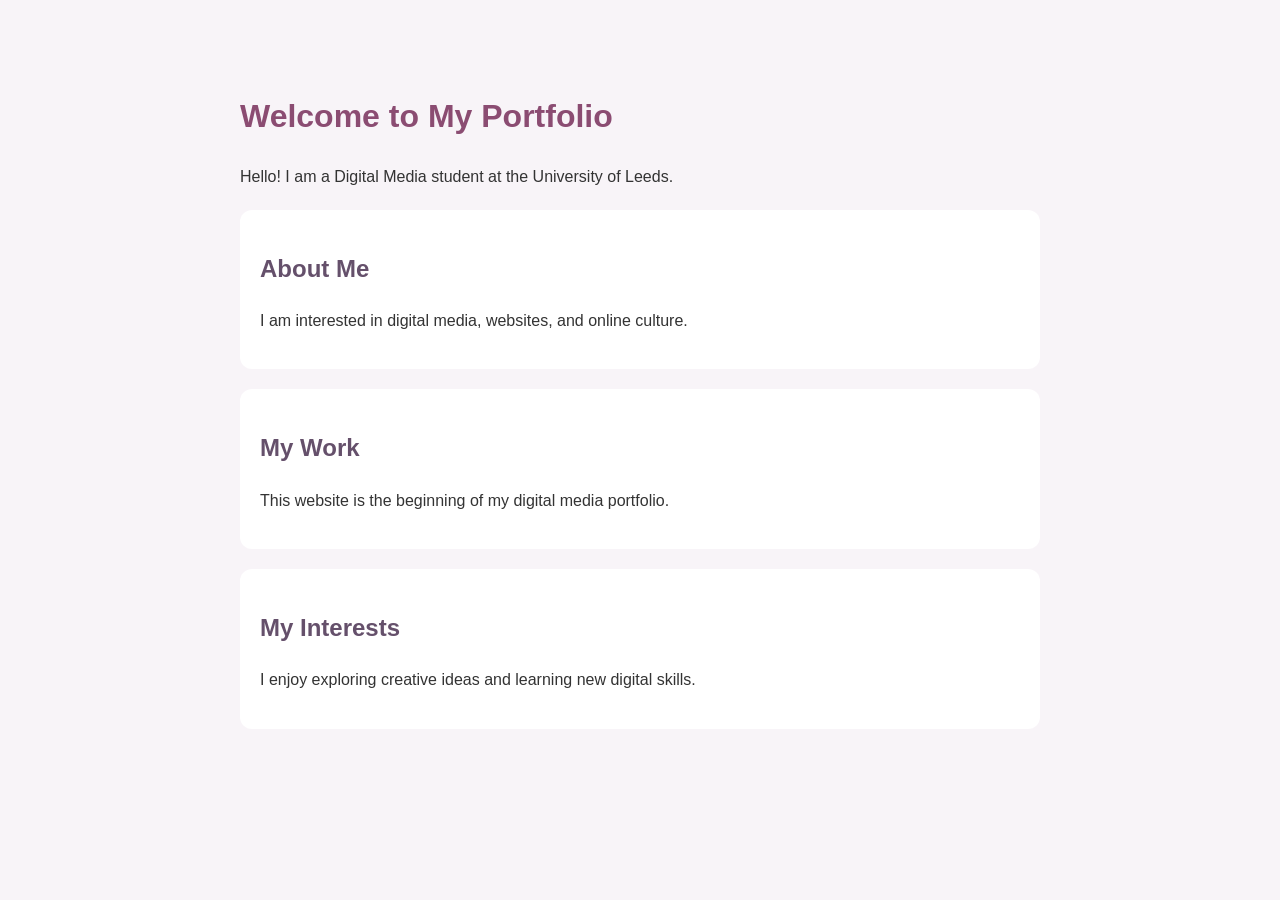
==== index.html @ ef5e65a1 "Add files via upload" ====
<!DOCTYPE html>
<html lang="en">
<head>
    <meta charset="UTF-8">
    <meta name="viewport" content="width=device-width, initial-scale=1.0">
    <title>My Digital Media Portfolio</title>
    <style>
        body {
            font-family: Arial, sans-serif;
            background-color: #f8f4f8;
            color: #333;
            max-width: 800px;
            margin: 50px auto;
            padding: 20px;
            line-height: 1.6;
        }
        h1 {
            color: #8b4c72;
        }
        h2 {
            color: #65506b;
        }
        section {
            background: white;
            padding: 20px;
            margin: 20px 0;
            border-radius: 12px;
        }
    </style>
</head>
<body>
    <h1>Welcome to My Portfolio</h1>
    <p>Hello! I am a Digital Media student at the University of Leeds.</p >
    <section>
        <h2>About Me</h2>
        <p>I am interested in digital media, websites, and online culture.</p >
    </section>
    <section>
        <h2>My Work</h2>
        <p>This website is the beginning of my digital media portfolio.</p >
    </section>
    <section>
        <h2>My Interests</h2>
        <p>I enjoy exploring creative ideas and learning new digital skills.</p >
    </section>
</body>
</html>
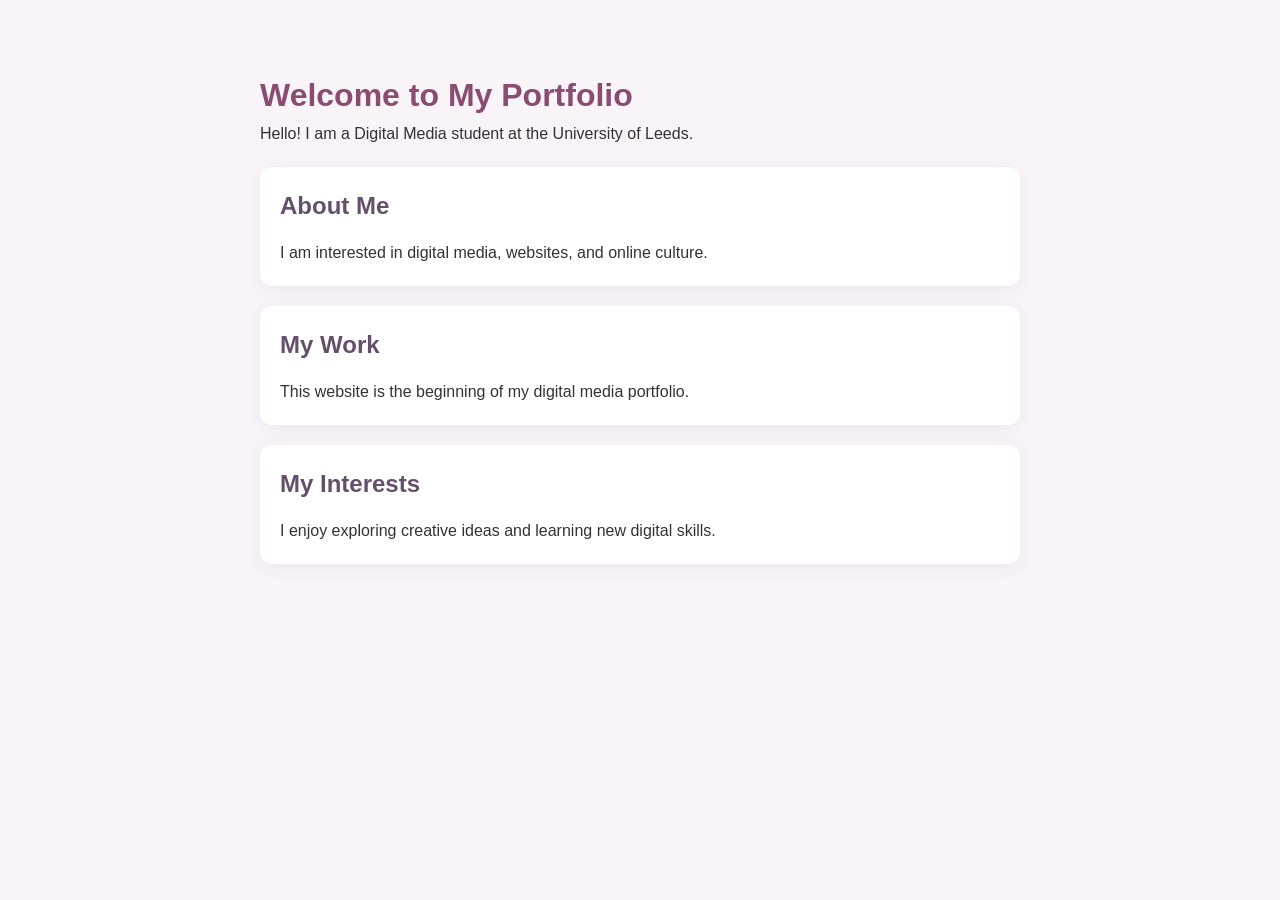
==== commit c6e6246e: "Link external stylesheet in index.html Added link to external stylesheet for improved styling." ====
--- a/index.html
+++ b/index.html
@@ -3,6 +3,8 @@
 <head>
     <meta charset="UTF-8">
     <meta name="viewport" content="width=device-width, initial-scale=1.0">
+    <link rel="stylesheet" href="style.css">
+</head>
     <title>My Digital Media Portfolio</title>
     <style>
         body {
@@ -44,4 +46,4 @@
         <p>I enjoy exploring creative ideas and learning new digital skills.</p >
     </section>
 </body>
-</html>+</html>
--- a/style.css
+++ b/style.css
@@ -0,0 +1,105 @@
+
+/* ===== Global Style ===== */
+* {
+    margin: 0;
+    padding: 0;
+    box-sizing: border-box;
+}
+
+body {
+    font-family: Arial, sans-serif;
+    background: #f7f2fa;
+    color: #393044;
+    line-height: 1.8;
+}
+
+/* ===== Header ===== */
+header {
+    background: #ffffff;
+    padding: 25px 8%;
+    box-shadow: 0 2px 12px rgba(80, 50, 100, 0.08);
+}
+
+header h1 {
+    color: #78558f;
+    font-size: 30px;
+}
+
+/* ===== Navigation ===== */
+nav {
+    margin-top: 12px;
+}
+
+nav a {
+    color: #765b89;
+    text-decoration: none;
+    margin-right: 25px;
+    font-weight: bold;
+}
+
+nav a:hover {
+    color: #c084b8;
+}
+
+/* ===== Main Content ===== */
+main {
+    max-width: 1000px;
+    margin: 45px auto;
+    padding: 0 25px;
+}
+
+section {
+    background: #ffffff;
+    padding: 30px;
+    margin-bottom: 25px;
+    border-radius: 16px;
+    box-shadow: 0 4px 18px rgba(80, 50, 100, 0.06);
+}
+
+h2 {
+    color: #805c99;
+    margin-bottom: 15px;
+}
+
+h3 {
+    color: #a276a8;
+    margin: 15px 0 8px;
+}
+
+/* ===== Links ===== */
+a {
+    transition: color 0.3s ease;
+}
+
+/* ===== Footer ===== */
+footer {
+    text-align: center;
+    padding: 30px;
+    color: #887b91;
+    font-size: 14px;
+}
+
+/* ===== Responsive Design ===== */
+@media (max-width: 600px) {
+    header {
+        padding: 20px;
+    }
+
+    header h1 {
+        font-size: 24px;
+    }
+
+    nav a {
+        display: inline-block;
+        margin: 5px 12px 5px 0;
+    }
+
+    main {
+        margin: 25px auto;
+        padding: 0 15px;
+    }
+
+    section {
+        padding: 20px;
+    }
+}
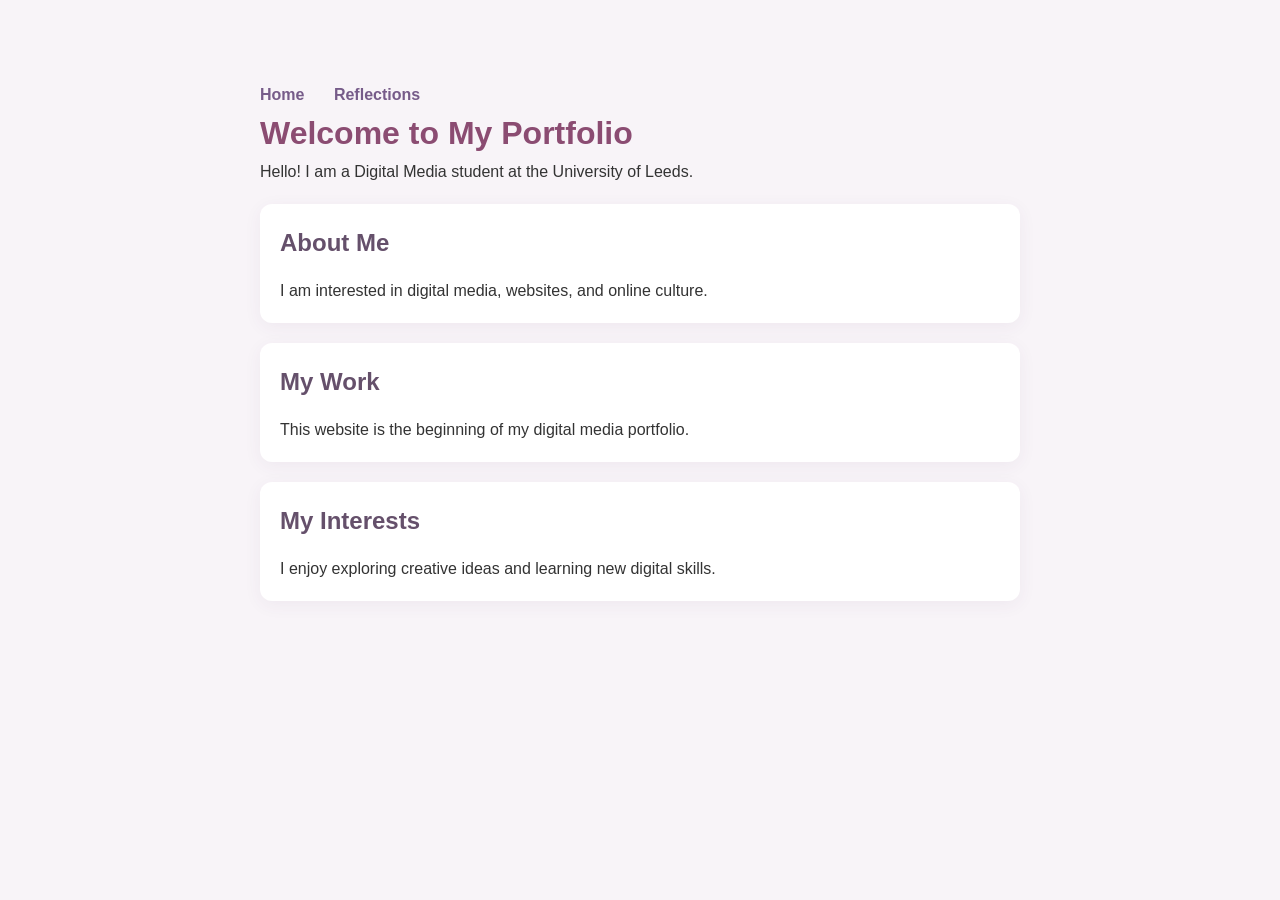
==== commit e75a4e42: "Add navigation bar to index.htm" ====
--- a/index.html
+++ b/index.html
@@ -4,7 +4,6 @@
     <meta charset="UTF-8">
     <meta name="viewport" content="width=device-width, initial-scale=1.0">
     <link rel="stylesheet" href="style.css">
-</head>
     <title>My Digital Media Portfolio</title>
     <style>
         body {
@@ -31,6 +30,10 @@
     </style>
 </head>
 <body>
+    <nav class="navbar">
+    <a href="index.html">Home</a>
+    <a href="reflection.html">Reflections</a>
+</nav>
     <h1>Welcome to My Portfolio</h1>
     <p>Hello! I am a Digital Media student at the University of Leeds.</p >
     <section>
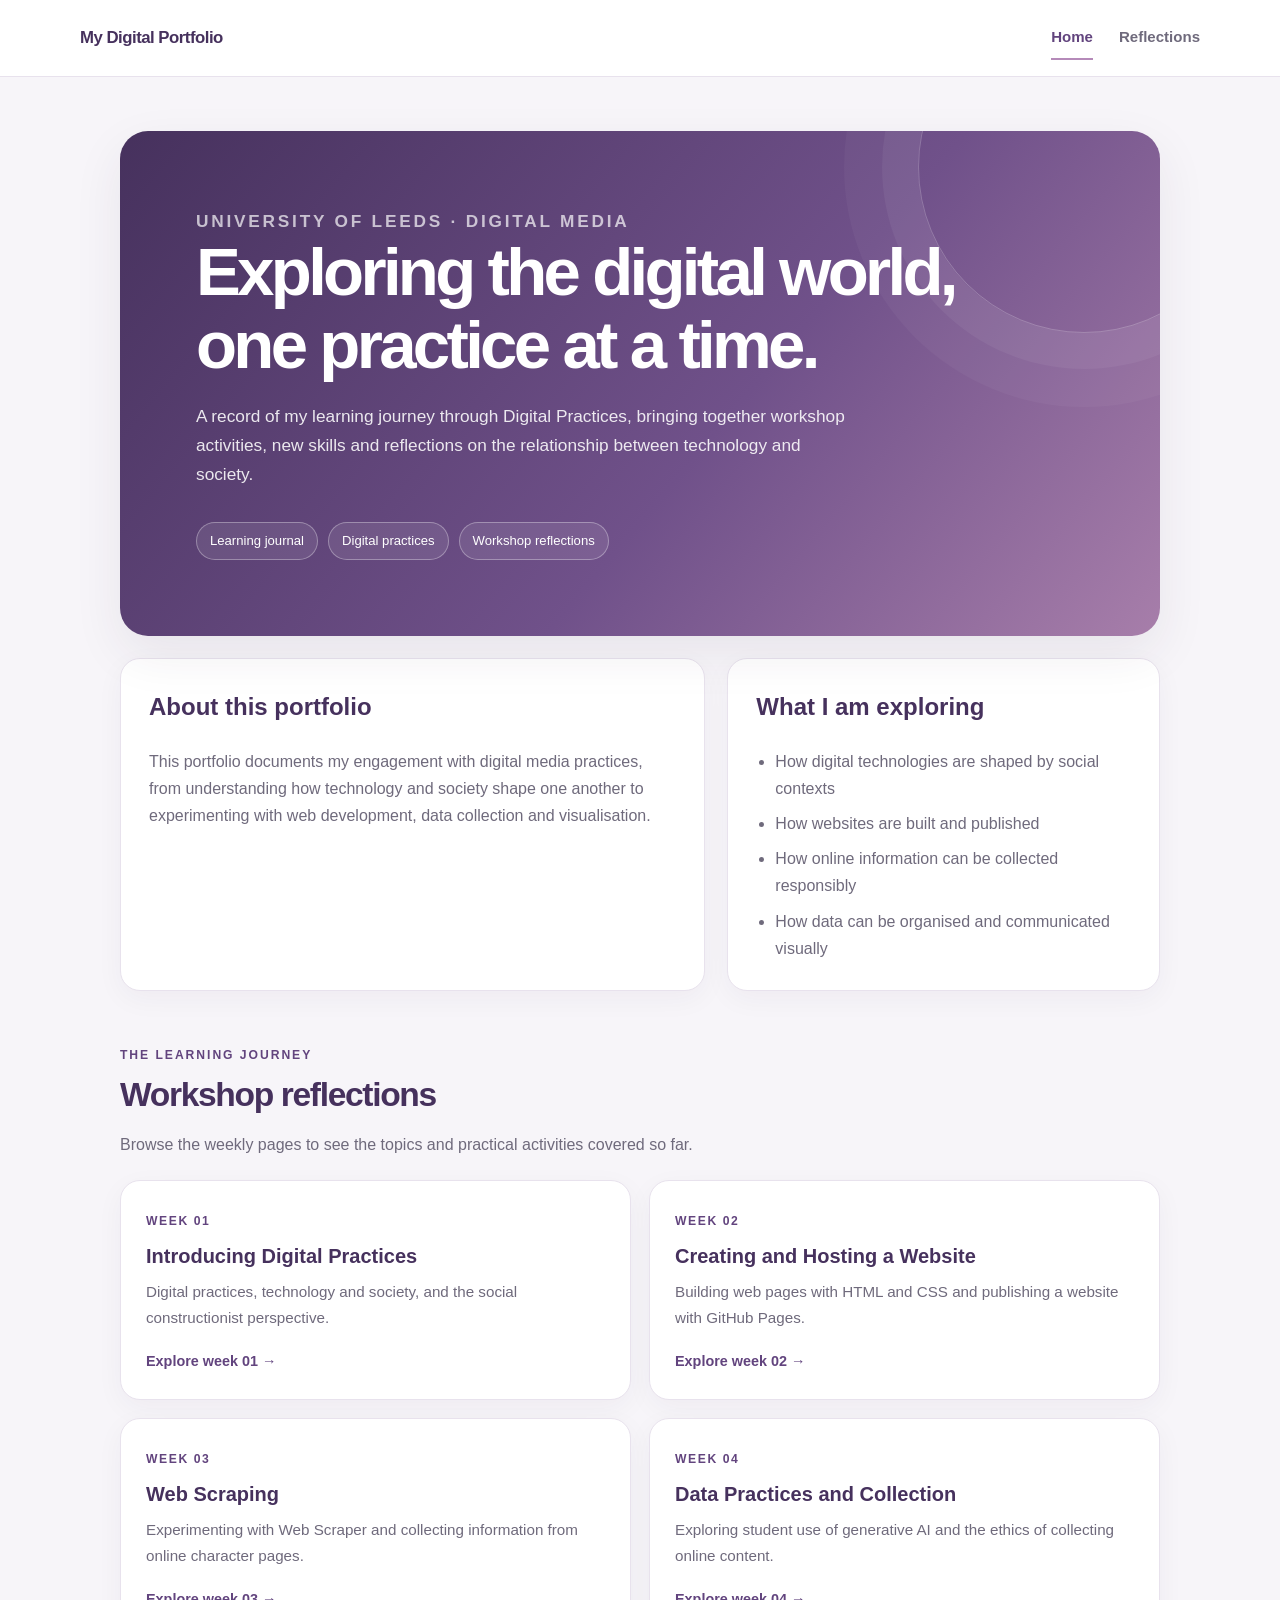
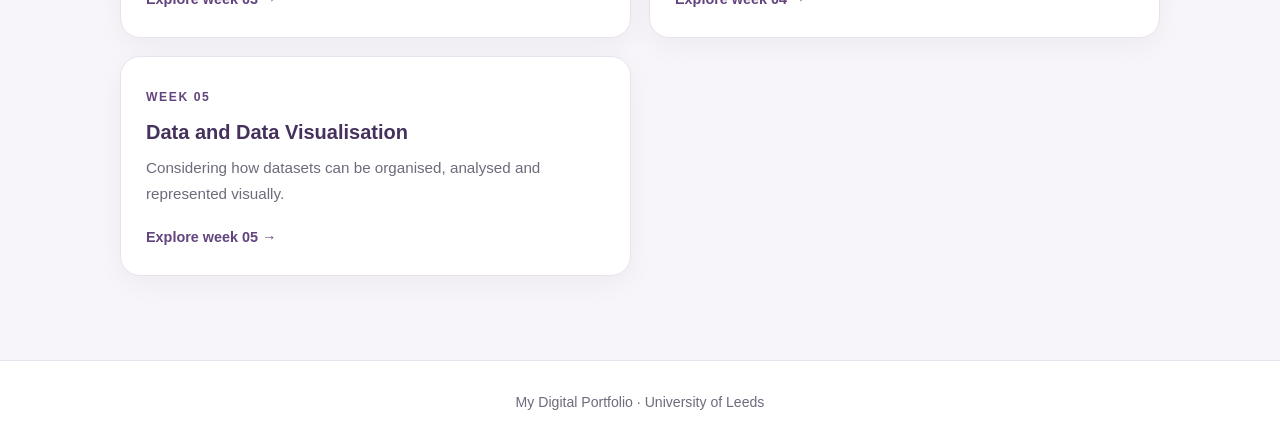
==== commit 4d2ff054: "Add files via upload" ====
--- a/index.html
+++ b/index.html
@@ -1,52 +1,45 @@
-<!DOCTYPE html>
-<html lang="en">
-<head>
-    <meta charset="UTF-8">
-    <meta name="viewport" content="width=device-width, initial-scale=1.0">
-    <link rel="stylesheet" href="style.css">
-    <title>My Digital Media Portfolio</title>
-    <style>
-        body {
-            font-family: Arial, sans-serif;
-            background-color: #f8f4f8;
-            color: #333;
-            max-width: 800px;
-            margin: 50px auto;
-            padding: 20px;
-            line-height: 1.6;
-        }
-        h1 {
-            color: #8b4c72;
-        }
-        h2 {
-            color: #65506b;
-        }
-        section {
-            background: white;
-            padding: 20px;
-            margin: 20px 0;
-            border-radius: 12px;
-        }
-    </style>
-</head>
-<body>
-    <nav class="navbar">
-    <a href="index.html">Home</a>
-    <a href="reflection.html">Reflections</a>
-</nav>
-    <h1>Welcome to My Portfolio</h1>
-    <p>Hello! I am a Digital Media student at the University of Leeds.</p >
-    <section>
-        <h2>About Me</h2>
-        <p>I am interested in digital media, websites, and online culture.</p >
-    </section>
-    <section>
-        <h2>My Work</h2>
-        <p>This website is the beginning of my digital media portfolio.</p >
-    </section>
-    <section>
-        <h2>My Interests</h2>
-        <p>I enjoy exploring creative ideas and learning new digital skills.</p >
-    </section>
-</body>
-</html>
+<!DOCTYPE html>
+<html lang="en">
+<head>
+  <meta charset="UTF-8"><meta name="viewport" content="width=device-width, initial-scale=1.0">
+  <meta name="description" content="A learning portfolio documenting workshops and reflections from Digital Practices at the University of Leeds.">
+  <title>My Digital Media Portfolio | University of Leeds</title><link rel="stylesheet" href="style.css">
+</head>
+<body>
+<header class="site-header">
+  <div class="nav-wrap">
+    <a class="brand" href="index.html">My Digital Portfolio</a>
+    <nav class="nav-links" aria-label="Main navigation">
+      <a href="index.html" class="active">Home</a>
+      <a href="reflection.html" class="">Reflections</a>
+    </nav>
+  </div>
+</header>
+<main>
+  <section class="hero">
+    <p class="eyebrow">University of Leeds · Digital Media</p>
+    <h1>Exploring the digital world, one practice at a time.</h1>
+    <p>A record of my learning journey through Digital Practices, bringing together workshop activities, new skills and reflections on the relationship between technology and society.</p>
+    <div class="hero-meta"><span class="pill">Learning journal</span><span class="pill">Digital practices</span><span class="pill">Workshop reflections</span></div>
+  </section>
+  <div class="intro-grid">
+    <section class="panel">
+      <h2>About this portfolio</h2>
+      <p>This portfolio documents my engagement with digital media practices, from understanding how technology and society shape one another to experimenting with web development, data collection and visualisation.</p>
+    </section>
+    <section class="panel">
+      <h2>What I am exploring</h2>
+      <ul class="focus-list"><li>How digital technologies are shaped by social contexts</li><li>How websites are built and published</li><li>How online information can be collected responsibly</li><li>How data can be organised and communicated visually</li></ul>
+    </section>
+  </div>
+  <div class="section-heading"><p class="eyebrow">The learning journey</p><h2>Workshop reflections</h2><p>Browse the weekly pages to see the topics and practical activities covered so far.</p></div>
+  <div class="week-grid">
+    <a class="week-card" href="week1.html"><span class="week-number">WEEK 01</span><h3>Introducing Digital Practices</h3><p>Digital practices, technology and society, and the social constructionist perspective.</p><span class="card-link">Explore week 01 →</span></a>
+    <a class="week-card" href="week2.html"><span class="week-number">WEEK 02</span><h3>Creating and Hosting a Website</h3><p>Building web pages with HTML and CSS and publishing a website with GitHub Pages.</p><span class="card-link">Explore week 02 →</span></a>
+    <a class="week-card" href="week3.html"><span class="week-number">WEEK 03</span><h3>Web Scraping</h3><p>Experimenting with Web Scraper and collecting information from online character pages.</p><span class="card-link">Explore week 03 →</span></a>
+    <a class="week-card" href="week4.html"><span class="week-number">WEEK 04</span><h3>Data Practices and Collection</h3><p>Exploring student use of generative AI and the ethics of collecting online content.</p><span class="card-link">Explore week 04 →</span></a>
+    <a class="week-card" href="week5.html"><span class="week-number">WEEK 05</span><h3>Data and Data Visualisation</h3><p>Considering how datasets can be organised, analysed and represented visually.</p><span class="card-link">Explore week 05 →</span></a>
+  </div>
+</main>
+<footer class="site-footer">My Digital Portfolio · University of Leeds</footer>
+</body></html>
--- a/style.css
+++ b/style.css
@@ -1,105 +1,116 @@
-
-/* ===== Global Style ===== */
-* {
-    margin: 0;
-    padding: 0;
-    box-sizing: border-box;
+:root {
+  --ink: #282536;
+  --muted: #6f6a7c;
+  --purple: #62447e;
+  --purple-dark: #46315d;
+  --lavender: #eee8f4;
+  --paper: #ffffff;
+  --canvas: #f7f5f9;
+  --line: #e8e2ed;
+  --accent: #b58ab9;
+  --shadow: 0 18px 50px rgba(48, 34, 65, .08);
 }
-
+* { box-sizing: border-box; }
+html { scroll-behavior: smooth; }
 body {
-    font-family: Arial, sans-serif;
-    background: #f7f2fa;
-    color: #393044;
-    line-height: 1.8;
+  margin: 0;
+  color: var(--ink);
+  background: var(--canvas);
+  font-family: Inter, "Segoe UI", Arial, sans-serif;
+  line-height: 1.7;
 }
-
-/* ===== Header ===== */
-header {
-    background: #ffffff;
-    padding: 25px 8%;
-    box-shadow: 0 2px 12px rgba(80, 50, 100, 0.08);
+a { color: inherit; }
+.site-header {
+  background: rgba(255,255,255,.92);
+  border-bottom: 1px solid var(--line);
+  position: sticky; top: 0; z-index: 10;
+  backdrop-filter: blur(12px);
 }
-
-header h1 {
-    color: #78558f;
-    font-size: 30px;
+.nav-wrap {
+  width: min(1120px, calc(100% - 44px));
+  min-height: 76px; margin: auto;
+  display: flex; align-items: center; justify-content: space-between; gap: 24px;
 }
-
-/* ===== Navigation ===== */
-nav {
-    margin-top: 12px;
+.brand {
+  color: var(--purple-dark); text-decoration: none;
+  font-weight: 750; letter-spacing: -.03em; font-size: 1.05rem;
 }
-
-nav a {
-    color: #765b89;
-    text-decoration: none;
-    margin-right: 25px;
-    font-weight: bold;
+.nav-links { display: flex; gap: 26px; align-items: center; }
+.nav-links a {
+  text-decoration: none; color: var(--muted); font-size: .94rem;
+  font-weight: 600; padding: 8px 0; border-bottom: 2px solid transparent;
 }
-
-nav a:hover {
-    color: #c084b8;
+.nav-links a:hover, .nav-links a.active { color: var(--purple); border-color: var(--accent); }
+main { width: min(1040px, calc(100% - 44px)); margin: 54px auto 84px; }
+.hero {
+  padding: clamp(34px, 7vw, 76px);
+  border-radius: 28px;
+  color: white;
+  background: linear-gradient(130deg, #46315d 0%, #70518a 58%, #a77eaa 100%);
+  box-shadow: var(--shadow);
+  position: relative; overflow: hidden;
 }
-
-/* ===== Main Content ===== */
-main {
-    max-width: 1000px;
-    margin: 45px auto;
-    padding: 0 25px;
+.hero:after {
+  content: ""; position: absolute; width: 330px; height: 330px;
+  right: -90px; top: -130px; border-radius: 50%;
+  border: 1px solid rgba(255,255,255,.22);
+  box-shadow: 0 0 0 36px rgba(255,255,255,.05), 0 0 0 74px rgba(255,255,255,.035);
 }
-
-section {
-    background: #ffffff;
-    padding: 30px;
-    margin-bottom: 25px;
-    border-radius: 16px;
-    box-shadow: 0 4px 18px rgba(80, 50, 100, 0.06);
+.eyebrow {
+  text-transform: uppercase; letter-spacing: .16em;
+  font-size: .76rem; font-weight: 750; opacity: .78; margin: 0 0 14px;
 }
-
-h2 {
-    color: #805c99;
-    margin-bottom: 15px;
+.hero h1 { font-size: clamp(2.2rem, 6vw, 4.2rem); line-height: 1.08; letter-spacing: -.055em; margin: 0 0 20px; max-width: 760px; }
+.hero p { max-width: 650px; color: rgba(255,255,255,.88); font-size: 1.08rem; margin: 0; }
+.hero-meta { margin-top: 32px; display: flex; flex-wrap: wrap; gap: 10px; }
+.pill {
+  border: 1px solid rgba(255,255,255,.32); border-radius: 999px;
+  padding: 7px 13px; font-size: .82rem; color: white; background: rgba(255,255,255,.09);
 }
-
-h3 {
-    color: #a276a8;
-    margin: 15px 0 8px;
+.section-heading { margin: 54px 0 22px; }
+.section-heading .eyebrow { color: var(--purple); opacity: 1; }
+.section-heading h2 { font-size: clamp(1.55rem, 3vw, 2.1rem); letter-spacing: -.04em; margin: 0; color: var(--purple-dark); }
+.section-heading p { color: var(--muted); margin: 8px 0 0; }
+.intro-grid { display: grid; grid-template-columns: 1.15fr .85fr; gap: 22px; margin-top: 22px; }
+.panel, .week-card, .content-card {
+  background: var(--paper); border: 1px solid var(--line);
+  border-radius: 20px; box-shadow: 0 8px 28px rgba(48,34,65,.045);
 }
-
-/* ===== Links ===== */
-a {
-    transition: color 0.3s ease;
+.panel { padding: 28px; }
+.panel h2, .panel h3 { color: var(--purple-dark); margin-top: 0; }
+.panel p { color: var(--muted); margin-bottom: 0; }
+.focus-list { margin: 0; padding-left: 19px; color: var(--muted); }
+.focus-list li + li { margin-top: 8px; }
+.week-grid { display: grid; grid-template-columns: repeat(2, minmax(0,1fr)); gap: 18px; }
+.week-card { padding: 25px; text-decoration: none; display: block; transition: transform .2s, box-shadow .2s, border-color .2s; }
+.week-card:hover { transform: translateY(-4px); box-shadow: var(--shadow); border-color: #cbb8d7; }
+.week-number { color: var(--purple); font-size: .76rem; letter-spacing: .13em; font-weight: 800; }
+.week-card h3 { color: var(--purple-dark); font-size: 1.25rem; line-height: 1.3; margin: 10px 0; }
+.week-card p { color: var(--muted); margin: 0; font-size: .95rem; }
+.card-link { color: var(--purple); font-weight: 750; font-size: .9rem; margin-top: 18px; display: inline-block; }
+.content-card { padding: clamp(24px, 5vw, 46px); margin-top: 24px; }
+.content-card h2 { color: var(--purple-dark); font-size: 1.35rem; margin: 28px 0 8px; letter-spacing: -.025em; }
+.content-card h2:first-child { margin-top: 0; }
+.content-card p { color: #514d5b; margin: 0 0 14px; }
+.content-card ul { color: #514d5b; padding-left: 22px; }
+.week-hero { padding: 44px clamp(26px, 5vw, 54px); }
+.week-hero h1 { font-size: clamp(2rem, 5vw, 3.2rem); }
+.back-link { display: inline-block; margin-top: 24px; color: var(--purple); font-weight: 700; text-decoration-thickness: 1px; text-underline-offset: 4px; }
+.note {
+  margin-top: 26px; border-left: 3px solid var(--accent);
+  padding: 12px 18px; background: #faf7fb; color: var(--muted); border-radius: 0 12px 12px 0;
 }
-
-/* ===== Footer ===== */
-footer {
-    text-align: center;
-    padding: 30px;
-    color: #887b91;
-    font-size: 14px;
+.site-footer { border-top: 1px solid var(--line); color: var(--muted); text-align: center; padding: 30px 20px; font-size: .88rem; background: #fff; }
+@media (max-width: 700px) {
+  .nav-wrap { width: min(100% - 32px, 1120px); min-height: 68px; }
+  .nav-links { gap: 15px; }
+  .nav-links a { font-size: .88rem; }
+  main { width: min(100% - 32px, 1040px); margin: 28px auto 60px; }
+  .intro-grid, .week-grid { grid-template-columns: 1fr; }
+  .hero { border-radius: 22px; }
 }
-
-/* ===== Responsive Design ===== */
-@media (max-width: 600px) {
-    header {
-        padding: 20px;
-    }
-
-    header h1 {
-        font-size: 24px;
-    }
-
-    nav a {
-        display: inline-block;
-        margin: 5px 12px 5px 0;
-    }
-
-    main {
-        margin: 25px auto;
-        padding: 0 15px;
-    }
-
-    section {
-        padding: 20px;
-    }
+@media (max-width: 420px) {
+  .brand { font-size: .93rem; }
+  .nav-links { gap: 11px; }
+  .nav-links a { font-size: .82rem; }
 }
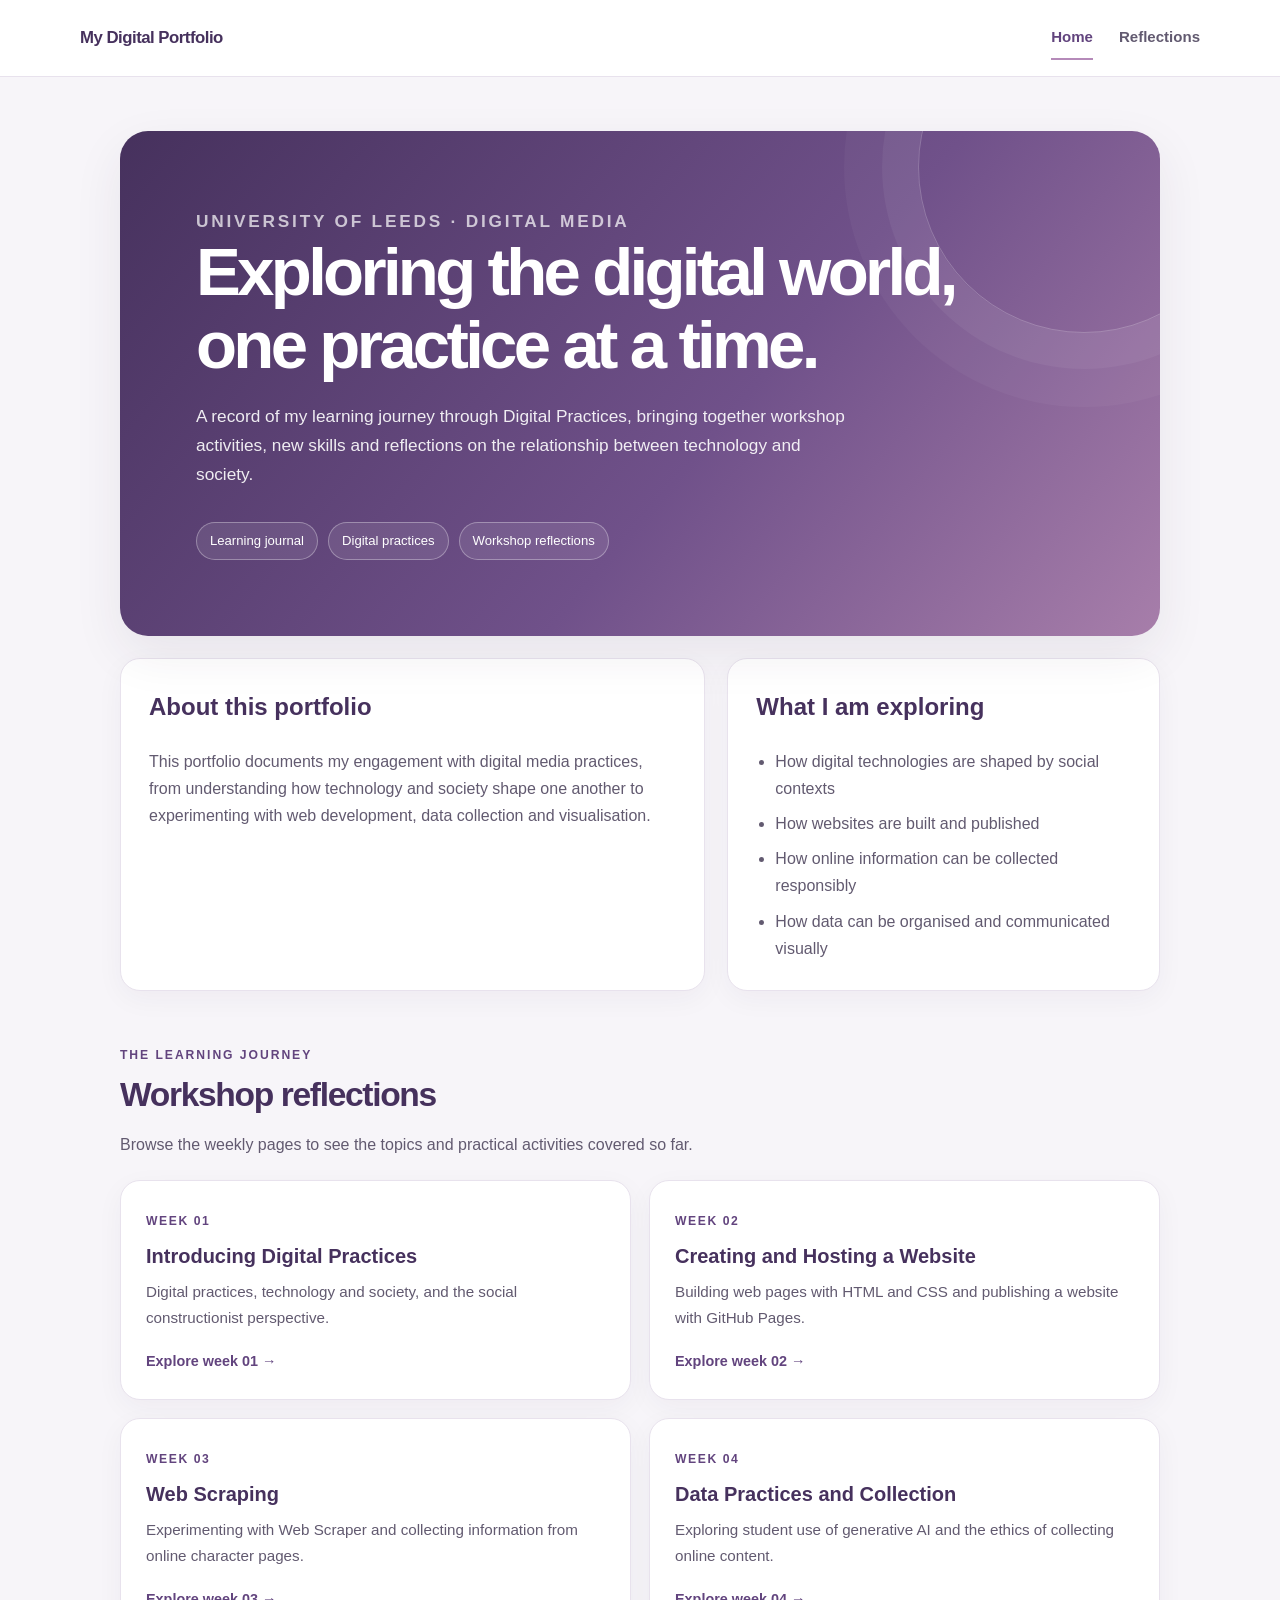
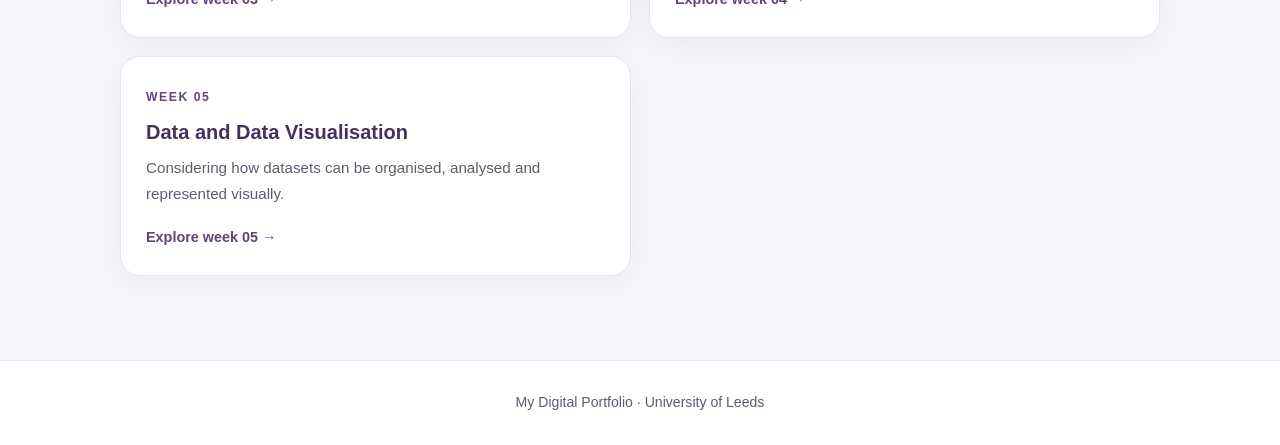
==== commit 05c846d8: "Add files via upload" ====
--- a/index.html
+++ b/index.html
@@ -1,45 +1,40 @@
 <!DOCTYPE html>
 <html lang="en">
 <head>
-  <meta charset="UTF-8"><meta name="viewport" content="width=device-width, initial-scale=1.0">
-  <meta name="description" content="A learning portfolio documenting workshops and reflections from Digital Practices at the University of Leeds.">
-  <title>My Digital Media Portfolio | University of Leeds</title><link rel="stylesheet" href="style.css">
+  <meta charset="UTF-8">
+  <meta name="viewport" content="width=device-width, initial-scale=1">
+  <meta name="description" content="University of Leeds Digital Media learning portfolio with weekly reflections on web design, data practices and digital culture.">
+  <title>Home | My Digital Portfolio</title>
+  <link rel="stylesheet" href="style.css">
 </head>
 <body>
+<a class="skip-link" href="#main-content">Skip to main content</a>
 <header class="site-header">
   <div class="nav-wrap">
     <a class="brand" href="index.html">My Digital Portfolio</a>
-    <nav class="nav-links" aria-label="Main navigation">
-      <a href="index.html" class="active">Home</a>
-      <a href="reflection.html" class="">Reflections</a>
-    </nav>
+    <nav class="nav-links" aria-label="Main navigation"><a href="index.html" class="active" aria-current="page">Home</a><a href="reflection.html">Reflections</a></nav>
   </div>
 </header>
-<main>
-  <section class="hero">
-    <p class="eyebrow">University of Leeds · Digital Media</p>
-    <h1>Exploring the digital world, one practice at a time.</h1>
-    <p>A record of my learning journey through Digital Practices, bringing together workshop activities, new skills and reflections on the relationship between technology and society.</p>
-    <div class="hero-meta"><span class="pill">Learning journal</span><span class="pill">Digital practices</span><span class="pill">Workshop reflections</span></div>
-  </section>
-  <div class="intro-grid">
-    <section class="panel">
-      <h2>About this portfolio</h2>
-      <p>This portfolio documents my engagement with digital media practices, from understanding how technology and society shape one another to experimenting with web development, data collection and visualisation.</p>
-    </section>
-    <section class="panel">
-      <h2>What I am exploring</h2>
-      <ul class="focus-list"><li>How digital technologies are shaped by social contexts</li><li>How websites are built and published</li><li>How online information can be collected responsibly</li><li>How data can be organised and communicated visually</li></ul>
-    </section>
-  </div>
-  <div class="section-heading"><p class="eyebrow">The learning journey</p><h2>Workshop reflections</h2><p>Browse the weekly pages to see the topics and practical activities covered so far.</p></div>
-  <div class="week-grid">
-    <a class="week-card" href="week1.html"><span class="week-number">WEEK 01</span><h3>Introducing Digital Practices</h3><p>Digital practices, technology and society, and the social constructionist perspective.</p><span class="card-link">Explore week 01 →</span></a>
-    <a class="week-card" href="week2.html"><span class="week-number">WEEK 02</span><h3>Creating and Hosting a Website</h3><p>Building web pages with HTML and CSS and publishing a website with GitHub Pages.</p><span class="card-link">Explore week 02 →</span></a>
-    <a class="week-card" href="week3.html"><span class="week-number">WEEK 03</span><h3>Web Scraping</h3><p>Experimenting with Web Scraper and collecting information from online character pages.</p><span class="card-link">Explore week 03 →</span></a>
-    <a class="week-card" href="week4.html"><span class="week-number">WEEK 04</span><h3>Data Practices and Collection</h3><p>Exploring student use of generative AI and the ethics of collecting online content.</p><span class="card-link">Explore week 04 →</span></a>
-    <a class="week-card" href="week5.html"><span class="week-number">WEEK 05</span><h3>Data and Data Visualisation</h3><p>Considering how datasets can be organised, analysed and represented visually.</p><span class="card-link">Explore week 05 →</span></a>
-  </div>
+<main id="main-content" tabindex="-1">
+<section class="hero">
+  <p class="eyebrow">University of Leeds · Digital Media</p>
+  <h1>Exploring the digital world, one practice at a time.</h1>
+  <p>A record of my learning journey through Digital Practices, bringing together workshop activities, new skills and reflections on the relationship between technology and society.</p>
+  <div class="hero-meta"><span class="pill">Learning journal</span><span class="pill">Digital practices</span><span class="pill">Workshop reflections</span></div>
+</section>
+<div class="intro-grid">
+  <section class="panel"><h2>About this portfolio</h2><p>This portfolio documents my engagement with digital media practices, from understanding how technology and society shape one another to experimenting with web development, data collection and visualisation.</p></section>
+  <section class="panel"><h2>What I am exploring</h2><ul class="focus-list"><li>How digital technologies are shaped by social contexts</li><li>How websites are built and published</li><li>How online information can be collected responsibly</li><li>How data can be organised and communicated visually</li></ul></section>
+</div>
+<div class="section-heading"><p class="eyebrow">The learning journey</p><h2>Workshop reflections</h2><p>Browse the weekly pages to see the topics and practical activities covered so far.</p></div>
+<div class="week-grid">
+<a class="week-card" href="week1.html"><span class="week-number">WEEK 01</span><h3>Introducing Digital Practices</h3><p>Digital practices, technology and society, and the social constructionist perspective.</p><span class="card-link">Explore week 01 <span aria-hidden="true">→</span></span></a>
+<a class="week-card" href="week2.html"><span class="week-number">WEEK 02</span><h3>Creating and Hosting a Website</h3><p>Building web pages with HTML and CSS and publishing a website with GitHub Pages.</p><span class="card-link">Explore week 02 <span aria-hidden="true">→</span></span></a>
+<a class="week-card" href="week3.html"><span class="week-number">WEEK 03</span><h3>Web Scraping</h3><p>Experimenting with Web Scraper and collecting information from online character pages.</p><span class="card-link">Explore week 03 <span aria-hidden="true">→</span></span></a>
+<a class="week-card" href="week4.html"><span class="week-number">WEEK 04</span><h3>Data Practices and Collection</h3><p>Exploring student use of generative AI and the ethics of collecting online content.</p><span class="card-link">Explore week 04 <span aria-hidden="true">→</span></span></a>
+<a class="week-card" href="week5.html"><span class="week-number">WEEK 05</span><h3>Data and Data Visualisation</h3><p>Considering how datasets can be organised, analysed and represented visually.</p><span class="card-link">Explore week 05 <span aria-hidden="true">→</span></span></a>
+</div>
 </main>
 <footer class="site-footer">My Digital Portfolio · University of Leeds</footer>
-</body></html>+</body>
+</html>
--- a/style.css
+++ b/style.css
@@ -1,116 +1,54 @@
-:root {
-  --ink: #282536;
-  --muted: #6f6a7c;
-  --purple: #62447e;
-  --purple-dark: #46315d;
-  --lavender: #eee8f4;
-  --paper: #ffffff;
-  --canvas: #f7f5f9;
-  --line: #e8e2ed;
-  --accent: #b58ab9;
-  --shadow: 0 18px 50px rgba(48, 34, 65, .08);
-}
-* { box-sizing: border-box; }
-html { scroll-behavior: smooth; }
-body {
-  margin: 0;
-  color: var(--ink);
-  background: var(--canvas);
-  font-family: Inter, "Segoe UI", Arial, sans-serif;
-  line-height: 1.7;
-}
-a { color: inherit; }
-.site-header {
-  background: rgba(255,255,255,.92);
-  border-bottom: 1px solid var(--line);
-  position: sticky; top: 0; z-index: 10;
-  backdrop-filter: blur(12px);
-}
-.nav-wrap {
-  width: min(1120px, calc(100% - 44px));
-  min-height: 76px; margin: auto;
-  display: flex; align-items: center; justify-content: space-between; gap: 24px;
-}
-.brand {
-  color: var(--purple-dark); text-decoration: none;
-  font-weight: 750; letter-spacing: -.03em; font-size: 1.05rem;
-}
-.nav-links { display: flex; gap: 26px; align-items: center; }
-.nav-links a {
-  text-decoration: none; color: var(--muted); font-size: .94rem;
-  font-weight: 600; padding: 8px 0; border-bottom: 2px solid transparent;
-}
-.nav-links a:hover, .nav-links a.active { color: var(--purple); border-color: var(--accent); }
-main { width: min(1040px, calc(100% - 44px)); margin: 54px auto 84px; }
-.hero {
-  padding: clamp(34px, 7vw, 76px);
-  border-radius: 28px;
-  color: white;
-  background: linear-gradient(130deg, #46315d 0%, #70518a 58%, #a77eaa 100%);
-  box-shadow: var(--shadow);
-  position: relative; overflow: hidden;
-}
-.hero:after {
-  content: ""; position: absolute; width: 330px; height: 330px;
-  right: -90px; top: -130px; border-radius: 50%;
-  border: 1px solid rgba(255,255,255,.22);
-  box-shadow: 0 0 0 36px rgba(255,255,255,.05), 0 0 0 74px rgba(255,255,255,.035);
-}
-.eyebrow {
-  text-transform: uppercase; letter-spacing: .16em;
-  font-size: .76rem; font-weight: 750; opacity: .78; margin: 0 0 14px;
-}
-.hero h1 { font-size: clamp(2.2rem, 6vw, 4.2rem); line-height: 1.08; letter-spacing: -.055em; margin: 0 0 20px; max-width: 760px; }
-.hero p { max-width: 650px; color: rgba(255,255,255,.88); font-size: 1.08rem; margin: 0; }
-.hero-meta { margin-top: 32px; display: flex; flex-wrap: wrap; gap: 10px; }
-.pill {
-  border: 1px solid rgba(255,255,255,.32); border-radius: 999px;
-  padding: 7px 13px; font-size: .82rem; color: white; background: rgba(255,255,255,.09);
-}
-.section-heading { margin: 54px 0 22px; }
-.section-heading .eyebrow { color: var(--purple); opacity: 1; }
-.section-heading h2 { font-size: clamp(1.55rem, 3vw, 2.1rem); letter-spacing: -.04em; margin: 0; color: var(--purple-dark); }
-.section-heading p { color: var(--muted); margin: 8px 0 0; }
-.intro-grid { display: grid; grid-template-columns: 1.15fr .85fr; gap: 22px; margin-top: 22px; }
-.panel, .week-card, .content-card {
-  background: var(--paper); border: 1px solid var(--line);
-  border-radius: 20px; box-shadow: 0 8px 28px rgba(48,34,65,.045);
-}
-.panel { padding: 28px; }
-.panel h2, .panel h3 { color: var(--purple-dark); margin-top: 0; }
-.panel p { color: var(--muted); margin-bottom: 0; }
-.focus-list { margin: 0; padding-left: 19px; color: var(--muted); }
-.focus-list li + li { margin-top: 8px; }
-.week-grid { display: grid; grid-template-columns: repeat(2, minmax(0,1fr)); gap: 18px; }
-.week-card { padding: 25px; text-decoration: none; display: block; transition: transform .2s, box-shadow .2s, border-color .2s; }
-.week-card:hover { transform: translateY(-4px); box-shadow: var(--shadow); border-color: #cbb8d7; }
-.week-number { color: var(--purple); font-size: .76rem; letter-spacing: .13em; font-weight: 800; }
-.week-card h3 { color: var(--purple-dark); font-size: 1.25rem; line-height: 1.3; margin: 10px 0; }
-.week-card p { color: var(--muted); margin: 0; font-size: .95rem; }
-.card-link { color: var(--purple); font-weight: 750; font-size: .9rem; margin-top: 18px; display: inline-block; }
-.content-card { padding: clamp(24px, 5vw, 46px); margin-top: 24px; }
-.content-card h2 { color: var(--purple-dark); font-size: 1.35rem; margin: 28px 0 8px; letter-spacing: -.025em; }
-.content-card h2:first-child { margin-top: 0; }
-.content-card p { color: #514d5b; margin: 0 0 14px; }
-.content-card ul { color: #514d5b; padding-left: 22px; }
-.week-hero { padding: 44px clamp(26px, 5vw, 54px); }
-.week-hero h1 { font-size: clamp(2rem, 5vw, 3.2rem); }
-.back-link { display: inline-block; margin-top: 24px; color: var(--purple); font-weight: 700; text-decoration-thickness: 1px; text-underline-offset: 4px; }
-.note {
-  margin-top: 26px; border-left: 3px solid var(--accent);
-  padding: 12px 18px; background: #faf7fb; color: var(--muted); border-radius: 0 12px 12px 0;
-}
-.site-footer { border-top: 1px solid var(--line); color: var(--muted); text-align: center; padding: 30px 20px; font-size: .88rem; background: #fff; }
-@media (max-width: 700px) {
-  .nav-wrap { width: min(100% - 32px, 1120px); min-height: 68px; }
-  .nav-links { gap: 15px; }
-  .nav-links a { font-size: .88rem; }
-  main { width: min(100% - 32px, 1040px); margin: 28px auto 60px; }
-  .intro-grid, .week-grid { grid-template-columns: 1fr; }
-  .hero { border-radius: 22px; }
-}
-@media (max-width: 420px) {
-  .brand { font-size: .93rem; }
-  .nav-links { gap: 11px; }
-  .nav-links a { font-size: .82rem; }
-}
+
+:root{--ink:#282536;--muted:#625a70;--purple:#62447e;--purple-dark:#46315d;--lavender:#eee8f4;--paper:#fff;--canvas:#f7f5f9;--line:#e8e2ed;--accent:#b58ab9;--shadow:0 18px 50px rgba(48,34,65,.08)}
+*{box-sizing:border-box}
+html{scroll-behavior:smooth}
+body{margin:0;color:var(--ink);background:var(--canvas);font-family:Inter,"Segoe UI",Arial,sans-serif;line-height:1.7}
+a{color:inherit}
+a:focus-visible{outline:3px solid #765195;outline-offset:4px;border-radius:4px}
+.skip-link{position:fixed;top:12px;left:12px;z-index:100;transform:translateY(-180%);padding:10px 16px;border-radius:10px;background:var(--purple-dark);color:#fff;text-decoration:none;font-weight:700}
+.skip-link:focus{transform:translateY(0)}
+.site-header{background:rgba(255,255,255,.94);border-bottom:1px solid var(--line);position:sticky;top:0;z-index:10;backdrop-filter:blur(12px)}
+.nav-wrap{width:min(1120px,calc(100% - 44px));min-height:76px;margin:auto;display:flex;align-items:center;justify-content:space-between;gap:24px}
+.brand{color:var(--purple-dark);text-decoration:none;font-weight:750;letter-spacing:-.03em;font-size:1.05rem}
+.nav-links{display:flex;gap:26px;align-items:center}
+.nav-links a{text-decoration:none;color:var(--muted);font-size:.94rem;font-weight:600;padding:8px 0;border-bottom:2px solid transparent}
+.nav-links a:hover,.nav-links a.active,.nav-links a[aria-current="page"]{color:var(--purple);border-color:var(--accent)}
+main{width:min(1040px,calc(100% - 44px));margin:54px auto 84px;scroll-margin-top:90px}
+.hero{padding:clamp(34px,7vw,76px);border-radius:28px;color:#fff;background:linear-gradient(130deg,#46315d 0%,#70518a 58%,#a77eaa 100%);box-shadow:var(--shadow);position:relative;overflow:hidden}
+.hero::after{content:"";position:absolute;pointer-events:none;width:330px;height:330px;right:-90px;top:-130px;border-radius:50%;border:1px solid rgba(255,255,255,.22);box-shadow:0 0 0 36px rgba(255,255,255,.05),0 0 0 74px rgba(255,255,255,.035)}
+.eyebrow{text-transform:uppercase;letter-spacing:.16em;font-size:.76rem;font-weight:750;opacity:.78;margin:0 0 14px}
+.hero h1{font-size:clamp(2.2rem,6vw,4.2rem);line-height:1.08;letter-spacing:-.055em;margin:0 0 20px;max-width:760px}
+.hero p{max-width:650px;color:rgba(255,255,255,.9);font-size:1.08rem;margin:0}
+.hero-meta{margin-top:32px;display:flex;flex-wrap:wrap;gap:10px}
+.pill{border:1px solid rgba(255,255,255,.32);border-radius:999px;padding:7px 13px;font-size:.82rem;color:#fff;background:rgba(255,255,255,.09)}
+.section-heading{margin:54px 0 22px}
+.section-heading .eyebrow{color:var(--purple);opacity:1}
+.section-heading h2{font-size:clamp(1.55rem,3vw,2.1rem);letter-spacing:-.04em;margin:0;color:var(--purple-dark)}
+.section-heading p{color:var(--muted);margin:8px 0 0}
+.intro-grid{display:grid;grid-template-columns:1.15fr .85fr;gap:22px;margin-top:22px}
+.panel,.week-card,.content-card{background:var(--paper);border:1px solid var(--line);border-radius:20px;box-shadow:0 8px 28px rgba(48,34,65,.045)}
+.panel{padding:28px}.panel h2,.panel h3{color:var(--purple-dark);margin-top:0}.panel p{color:var(--muted);margin-bottom:0}
+.focus-list{margin:0;padding-left:19px;color:var(--muted)}.focus-list li+li{margin-top:8px}
+.week-grid{display:grid;grid-template-columns:repeat(2,minmax(0,1fr));gap:18px}
+.week-card{padding:25px;text-decoration:none;display:block;transition:transform .2s,box-shadow .2s,border-color .2s}
+.week-card:hover,.week-card:focus-visible{transform:translateY(-3px);box-shadow:var(--shadow);border-color:#a887c0}
+.week-number{color:var(--purple);font-size:.76rem;letter-spacing:.13em;font-weight:800}
+.week-card h3{color:var(--purple-dark);font-size:1.25rem;line-height:1.3;margin:10px 0}
+.week-card p{color:var(--muted);margin:0;font-size:.95rem}
+.card-link{color:var(--purple);font-weight:750;font-size:.9rem;margin-top:18px;display:inline-block}
+.content-card{padding:clamp(24px,5vw,46px);margin-top:24px}
+.content-card h2{color:var(--purple-dark);font-size:1.35rem;margin:28px 0 8px;letter-spacing:-.025em;scroll-margin-top:100px}
+.content-card section:first-child h2{margin-top:0}
+.content-card p{color:#514d5b;margin:0 0 14px}
+.week-hero{padding:44px clamp(26px,5vw,54px)}.week-hero h1{font-size:clamp(2rem,5vw,3.2rem)}
+.back-link{display:inline-block;margin-top:24px;color:var(--purple);font-weight:700;text-decoration-thickness:1px;text-underline-offset:4px}
+.note{margin-top:26px;border-left:3px solid var(--accent);padding:12px 18px;background:#faf7fb;color:var(--muted);border-radius:0 12px 12px 0}
+.week-pager{display:flex;align-items:center;justify-content:space-between;gap:12px;flex-wrap:wrap;margin-top:26px}
+.week-pager a{display:inline-block;padding:11px 16px;text-decoration:none;color:var(--purple-dark);background:var(--paper);border:1px solid var(--line);border-radius:12px;font-weight:700}
+.week-pager a:hover,.week-pager a:focus-visible{background:var(--lavender);border-color:var(--accent)}
+.week-pager .all-reflections{color:var(--muted);font-size:.9rem}
+.site-footer{border-top:1px solid var(--line);color:var(--muted);text-align:center;padding:30px 20px;font-size:.88rem;background:#fff}
+@media(max-width:700px){.nav-wrap{width:min(calc(100% - 32px),1120px);min-height:68px}.nav-links{gap:15px}.nav-links a{font-size:.88rem}main{width:min(calc(100% - 32px),1040px);margin:28px auto 60px}.intro-grid,.week-grid{grid-template-columns:1fr}.hero{border-radius:22px}}
+@media(max-width:420px){.brand{font-size:.93rem}.nav-links{gap:11px}.nav-links a{font-size:.82rem}.week-pager{align-items:stretch}.week-pager a{flex:1 1 auto;text-align:center}}
+@media(prefers-reduced-motion:reduce){html{scroll-behavior:auto}.week-card{transition:none}.skip-link{transition:none}}
+@media print{body{background:#fff}.site-header,.week-pager,.back-link,.skip-link{display:none}main{width:100%;margin:0}.hero{box-shadow:none;color:var(--ink);background:#fff;border:1px solid #ddd}.hero p{color:#514d5b}.hero::after{display:none}.content-card,.panel,.week-card{box-shadow:none;break-inside:avoid}}
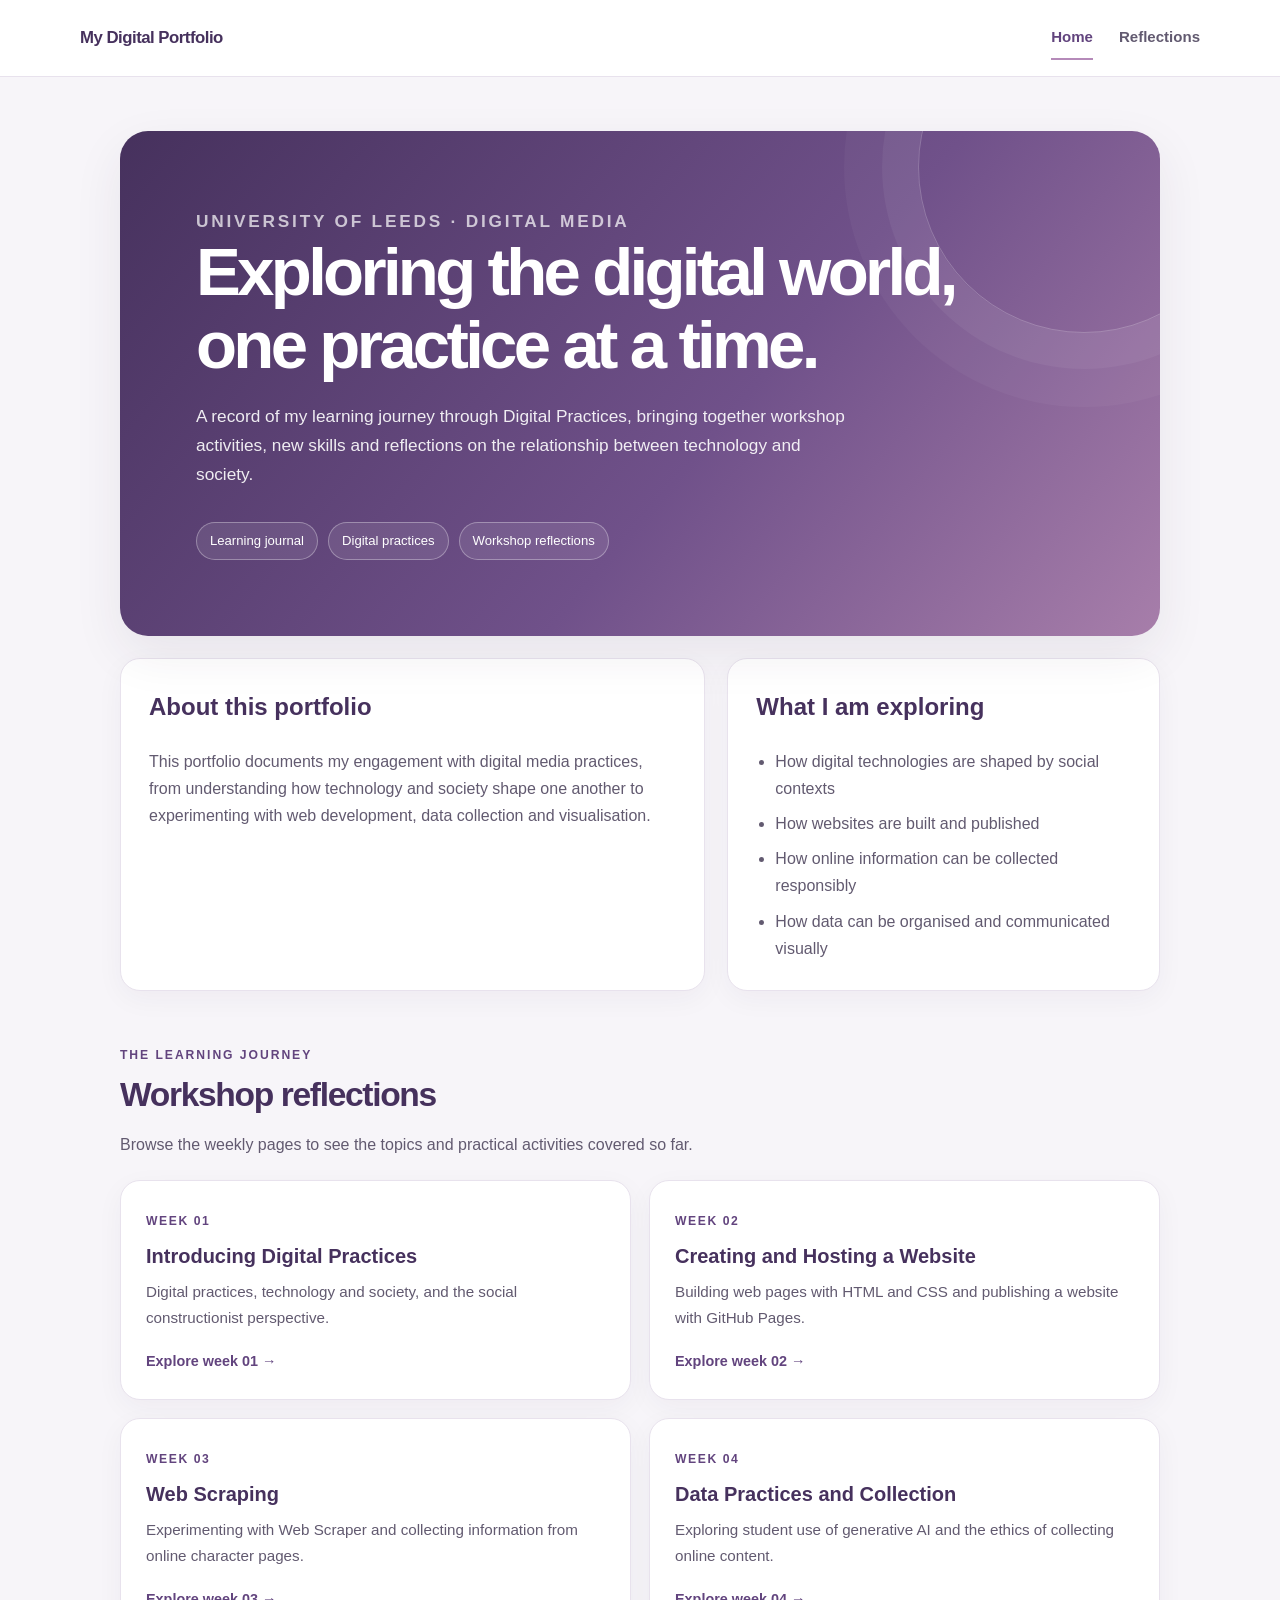
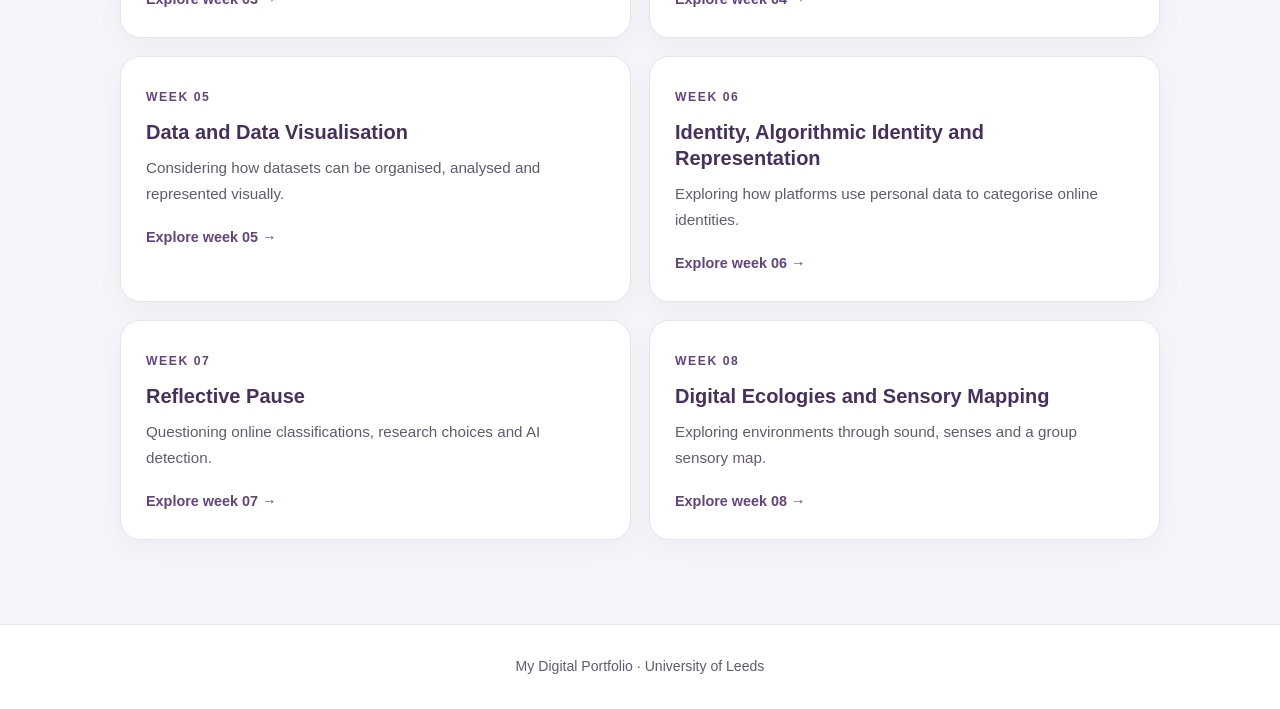
==== commit 3d84e3c5: "Add files via upload" ====
--- a/index.html
+++ b/index.html
@@ -1,40 +1,3 @@
-<!DOCTYPE html>
-<html lang="en">
-<head>
-  <meta charset="UTF-8">
-  <meta name="viewport" content="width=device-width, initial-scale=1">
-  <meta name="description" content="University of Leeds Digital Media learning portfolio with weekly reflections on web design, data practices and digital culture.">
-  <title>Home | My Digital Portfolio</title>
-  <link rel="stylesheet" href="style.css">
-</head>
-<body>
-<a class="skip-link" href="#main-content">Skip to main content</a>
-<header class="site-header">
-  <div class="nav-wrap">
-    <a class="brand" href="index.html">My Digital Portfolio</a>
-    <nav class="nav-links" aria-label="Main navigation"><a href="index.html" class="active" aria-current="page">Home</a><a href="reflection.html">Reflections</a></nav>
-  </div>
-</header>
-<main id="main-content" tabindex="-1">
-<section class="hero">
-  <p class="eyebrow">University of Leeds · Digital Media</p>
-  <h1>Exploring the digital world, one practice at a time.</h1>
-  <p>A record of my learning journey through Digital Practices, bringing together workshop activities, new skills and reflections on the relationship between technology and society.</p>
-  <div class="hero-meta"><span class="pill">Learning journal</span><span class="pill">Digital practices</span><span class="pill">Workshop reflections</span></div>
-</section>
-<div class="intro-grid">
-  <section class="panel"><h2>About this portfolio</h2><p>This portfolio documents my engagement with digital media practices, from understanding how technology and society shape one another to experimenting with web development, data collection and visualisation.</p></section>
-  <section class="panel"><h2>What I am exploring</h2><ul class="focus-list"><li>How digital technologies are shaped by social contexts</li><li>How websites are built and published</li><li>How online information can be collected responsibly</li><li>How data can be organised and communicated visually</li></ul></section>
-</div>
-<div class="section-heading"><p class="eyebrow">The learning journey</p><h2>Workshop reflections</h2><p>Browse the weekly pages to see the topics and practical activities covered so far.</p></div>
-<div class="week-grid">
-<a class="week-card" href="week1.html"><span class="week-number">WEEK 01</span><h3>Introducing Digital Practices</h3><p>Digital practices, technology and society, and the social constructionist perspective.</p><span class="card-link">Explore week 01 <span aria-hidden="true">→</span></span></a>
-<a class="week-card" href="week2.html"><span class="week-number">WEEK 02</span><h3>Creating and Hosting a Website</h3><p>Building web pages with HTML and CSS and publishing a website with GitHub Pages.</p><span class="card-link">Explore week 02 <span aria-hidden="true">→</span></span></a>
-<a class="week-card" href="week3.html"><span class="week-number">WEEK 03</span><h3>Web Scraping</h3><p>Experimenting with Web Scraper and collecting information from online character pages.</p><span class="card-link">Explore week 03 <span aria-hidden="true">→</span></span></a>
-<a class="week-card" href="week4.html"><span class="week-number">WEEK 04</span><h3>Data Practices and Collection</h3><p>Exploring student use of generative AI and the ethics of collecting online content.</p><span class="card-link">Explore week 04 <span aria-hidden="true">→</span></span></a>
-<a class="week-card" href="week5.html"><span class="week-number">WEEK 05</span><h3>Data and Data Visualisation</h3><p>Considering how datasets can be organised, analysed and represented visually.</p><span class="card-link">Explore week 05 <span aria-hidden="true">→</span></span></a>
-</div>
-</main>
-<footer class="site-footer">My Digital Portfolio · University of Leeds</footer>
-</body>
-</html>
+<!DOCTYPE html><html lang="en"><head><meta charset="UTF-8"><meta name="viewport" content="width=device-width, initial-scale=1"><meta name="description" content="University of Leeds Digital Media learning portfolio with weekly reflections on web design, data practices and digital culture."><title>Home | My Digital Portfolio</title><link rel="stylesheet" href="style.css"></head><body><a class="skip-link" href="#main-content">Skip to main content</a><header class="site-header"><div class="nav-wrap"><a class="brand" href="index.html">My Digital Portfolio</a><nav class="nav-links" aria-label="Main navigation"><a href="index.html" class="active" aria-current="page">Home</a><a href="reflection.html">Reflections</a></nav></div></header><main id="main-content" tabindex="-1"><section class="hero"><p class="eyebrow">University of Leeds · Digital Media</p><h1>Exploring the digital world, one practice at a time.</h1><p>A record of my learning journey through Digital Practices, bringing together workshop activities, new skills and reflections on the relationship between technology and society.</p><div class="hero-meta"><span class="pill">Learning journal</span><span class="pill">Digital practices</span><span class="pill">Workshop reflections</span></div></section>
+<div class="intro-grid"><section class="panel"><h2>About this portfolio</h2><p>This portfolio documents my engagement with digital media practices, from understanding how technology and society shape one another to experimenting with web development, data collection and visualisation.</p></section><section class="panel"><h2>What I am exploring</h2><ul class="focus-list"><li>How digital technologies are shaped by social contexts</li><li>How websites are built and published</li><li>How online information can be collected responsibly</li><li>How data can be organised and communicated visually</li></ul></section></div>
+<div class="section-heading"><p class="eyebrow">The learning journey</p><h2>Workshop reflections</h2><p>Browse the weekly pages to see the topics and practical activities covered so far.</p></div><div class="week-grid"><a class="week-card" href="week1.html"><span class="week-number">WEEK 01</span><h3>Introducing Digital Practices</h3><p>Digital practices, technology and society, and the social constructionist perspective.</p><span class="card-link">Explore week 01 <span aria-hidden="true">→</span></span></a><a class="week-card" href="week2.html"><span class="week-number">WEEK 02</span><h3>Creating and Hosting a Website</h3><p>Building web pages with HTML and CSS and publishing a website with GitHub Pages.</p><span class="card-link">Explore week 02 <span aria-hidden="true">→</span></span></a><a class="week-card" href="week3.html"><span class="week-number">WEEK 03</span><h3>Web Scraping</h3><p>Experimenting with Web Scraper and collecting information from online character pages.</p><span class="card-link">Explore week 03 <span aria-hidden="true">→</span></span></a><a class="week-card" href="week4.html"><span class="week-number">WEEK 04</span><h3>Data Practices and Collection</h3><p>Exploring student use of generative AI and the ethics of collecting online content.</p><span class="card-link">Explore week 04 <span aria-hidden="true">→</span></span></a><a class="week-card" href="week5.html"><span class="week-number">WEEK 05</span><h3>Data and Data Visualisation</h3><p>Considering how datasets can be organised, analysed and represented visually.</p><span class="card-link">Explore week 05 <span aria-hidden="true">→</span></span></a><a class="week-card" href="week6.html"><span class="week-number">WEEK 06</span><h3>Identity, Algorithmic Identity and Representation</h3><p>Exploring how platforms use personal data to categorise online identities.</p><span class="card-link">Explore week 06 <span aria-hidden="true">→</span></span></a><a class="week-card" href="week7.html"><span class="week-number">WEEK 07</span><h3>Reflective Pause</h3><p>Questioning online classifications, research choices and AI detection.</p><span class="card-link">Explore week 07 <span aria-hidden="true">→</span></span></a><a class="week-card" href="week8.html"><span class="week-number">WEEK 08</span><h3>Digital Ecologies and Sensory Mapping</h3><p>Exploring environments through sound, senses and a group sensory map.</p><span class="card-link">Explore week 08 <span aria-hidden="true">→</span></span></a></div></main><footer class="site-footer">My Digital Portfolio · University of Leeds</footer></body></html>
